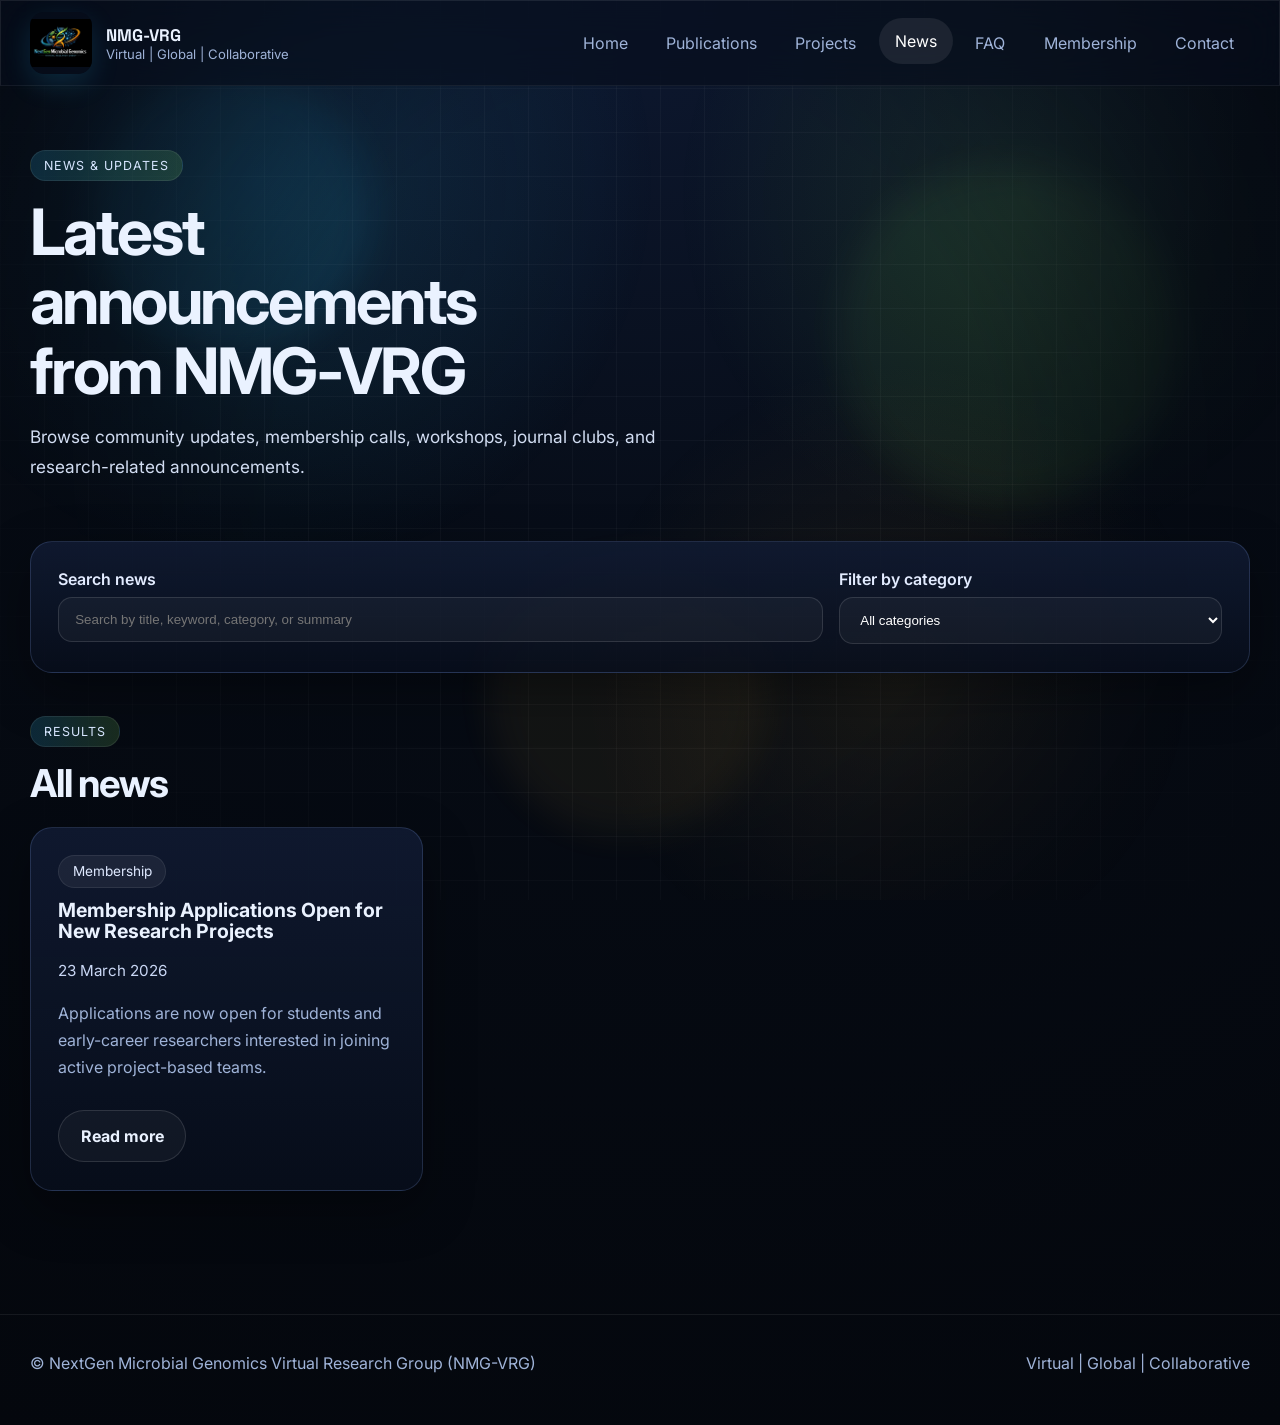
==== news.html @ 7bcc5800 "File uploads v1" ====
<!DOCTYPE html>
<html lang="en">
<head>
  <meta charset="UTF-8" />
  <meta name="viewport" content="width=device-width, initial-scale=1.0" />
  <title>News | NMG-VRG</title>
  <meta name="description" content="Latest news, announcements, workshops, and updates from NMG-VRG." />
  <link rel="preconnect" href="https://fonts.googleapis.com">
  <link rel="preconnect" href="https://fonts.gstatic.com" crossorigin>
  <link href="https://fonts.googleapis.com/css2?family=Inter:wght@400;500;600;700;800&family=Space+Grotesk:wght@500;700&display=swap" rel="stylesheet">
  <link rel="stylesheet" href="styles.css" />
  <link rel="icon" type="image/png" href="logo.png">
</head>
<body>
  <div class="site-bg">
    <div class="grid-glow"></div>
    <div class="orb orb-1"></div>
    <div class="orb orb-2"></div>
    <div class="orb orb-3"></div>
  </div>

  <header class="header glass">
    <div class="container nav-wrap">
      <a href="index.html" class="brand">
        <img src="logo.png" alt="NMG-VRG logo" class="brand-logo" />
        <div>
          <div class="brand-title">NMG-VRG</div>
          <div class="brand-subtitle">Virtual | Global | Collaborative</div>
        </div>
      </a>
      <button class="menu-toggle" id="menuToggle" aria-label="Open navigation">☰</button>
      <nav class="nav" id="navMenu">
        <a href="index.html">Home</a>
        <a href="publications.html">Publications</a>
        <a href="projects.html">Projects</a>
        <a href="news.html" class="active">News</a>
        <a href="faq.html">FAQ</a>
        <a href="index.html#membership">Membership</a>
        <a href="index.html#contact">Contact</a>
      </nav>
    </div>
  </header>

  <main class="page-main">
    <section class="page-hero container reveal">
      <span class="eyebrow">News & Updates</span>
      <h1>Latest announcements from NMG-VRG</h1>
      <p class="lead">
        Browse community updates, membership calls, workshops, journal clubs, and research-related announcements.
      </p>
    </section>

    <section class="section container reveal">
      <div class="news-search-bar card premium-card">
        <div class="form-grid news-search-grid">
          <div>
            <label for="newsSearch">Search news</label>
            <input
              id="newsSearch"
              type="text"
              placeholder="Search by title, keyword, category, or summary"
            />
          </div>
          <div>
            <label for="newsCategory">Filter by category</label>
            <select id="newsCategory">
              <option value="all">All categories</option>
            </select>
          </div>
        </div>
      </div>
    </section>

    <section class="section container reveal">
      <div class="section-heading left">
        <span class="eyebrow">Results</span>
        <h2 id="resultsTitle">All news</h2>
      </div>

      <div id="newsResults" class="grid card-grid three"></div>
      <p id="newsEmpty" class="small-note" style="display:none;">No news items matched your search.</p>
    </section>
  </main>

  <footer class="footer">
    <div class="container footer-inner">
      <p>© NextGen Microbial Genomics Virtual Research Group (NMG-VRG)</p>
      <p>Virtual | Global | Collaborative</p>
    </div>
  </footer>

  <script src="news-data.js"></script>
  <script src="script.js"></script>
  <script>
    const newsResults = document.getElementById("newsResults");
    const newsSearch = document.getElementById("newsSearch");
    const newsCategory = document.getElementById("newsCategory");
    const newsEmpty = document.getElementById("newsEmpty");
    const resultsTitle = document.getElementById("resultsTitle");

    const items = Array.isArray(window.newsItems) ? window.newsItems : [];

    function formatDate(dateString) {
      const date = new Date(dateString);
      return date.toLocaleDateString("en-GB", {
        year: "numeric",
        month: "long",
        day: "numeric"
      });
    }

    function populateCategories() {
      const categories = [...new Set(items.map(item => item.category).filter(Boolean))];
      categories.sort().forEach(category => {
        const option = document.createElement("option");
        option.value = category;
        option.textContent = category;
        newsCategory.appendChild(option);
      });
    }

    function matchesSearch(item, query) {
      const haystack = [
        item.title,
        item.category,
        item.summary,
        ...(item.keywords || [])
      ].join(" ").toLowerCase();

      return haystack.includes(query.toLowerCase());
    }

    function renderNews() {
      const query = newsSearch.value.trim().toLowerCase();
      const category = newsCategory.value;

      let filtered = items.filter(item => {
        const passesQuery = query ? matchesSearch(item, query) : true;
        const passesCategory = category === "all" ? true : item.category === category;
        return passesQuery && passesCategory;
      });

      filtered.sort((a, b) => new Date(b.date) - new Date(a.date));

      newsResults.innerHTML = "";

      if (!filtered.length) {
        newsEmpty.style.display = "block";
        resultsTitle.textContent = "No matching news";
        return;
      }

      newsEmpty.style.display = "none";
      resultsTitle.textContent = query || category !== "all" ? "Filtered news" : "All news";

      filtered.forEach(item => {
        const article = document.createElement("article");
        article.className = "card premium-card hover-lift strong-hover news-card";
        article.innerHTML = `
          <span class="card-tag">${item.category || "News"}</span>
          <h3>${item.title}</h3>
          <p class="news-date">${formatDate(item.date)}</p>
          <p>${item.summary}</p>
          <a href="${item.url}" class="btn btn-secondary news-read-btn">Read more</a>
        `;
        newsResults.appendChild(article);
      });
    }

    populateCategories();
    renderNews();

    newsSearch.addEventListener("input", renderNews);
    newsCategory.addEventListener("change", renderNews);
  </script>
</body>
</html>
---- styles.css ----
:root {
  --bg: #060b14;
  --bg-2: #09111f;
  --panel: rgba(10, 18, 34, 0.72);
  --panel-strong: rgba(9, 18, 36, 0.9);
  --line: rgba(146, 176, 255, 0.18);
  --text: #eaf2ff;
  --muted: #9fb3d8;
  --primary: #31c8ff;
  --secondary: #8df66b;
  --gold: #ffbe3d;
  --shadow: 0 18px 50px rgba(0, 0, 0, 0.35);
  --radius: 22px;
  --radius-sm: 16px;
  --max: 1220px;
}

* { box-sizing: border-box; }
html { scroll-behavior: smooth; }
body {
  margin: 0;
  font-family: 'Inter', sans-serif;
  color: var(--text);
  background: radial-gradient(circle at top, #0d1830 0%, var(--bg) 40%, #04070d 100%);
  overflow-x: hidden;
}

a { color: inherit; text-decoration: none; }
img { max-width: 100%; display: block; }

.site-bg {
  position: fixed;
  inset: 0;
  overflow: hidden;
  z-index: -2;
  background:
    linear-gradient(rgba(255,255,255,0.03) 1px, transparent 1px),
    linear-gradient(90deg, rgba(255,255,255,0.03) 1px, transparent 1px);
  background-size: 44px 44px;
  mask-image: radial-gradient(circle at center, black 45%, transparent 100%);
}

.grid-glow {
  position: absolute;
  inset: 0;
  background:
    radial-gradient(circle at 20% 20%, rgba(49, 200, 255, 0.14), transparent 32%),
    radial-gradient(circle at 80% 22%, rgba(141, 246, 107, 0.1), transparent 28%),
    radial-gradient(circle at 70% 75%, rgba(255, 190, 61, 0.08), transparent 28%);
}

.orb {
  position: absolute;
  border-radius: 50%;
  filter: blur(18px);
  opacity: 0.48;
  animation: drift 14s ease-in-out infinite;
}
.orb-1 { width: 280px; height: 280px; top: 8%; left: 7%; background: rgba(49, 200, 255, 0.18); }
.orb-2 { width: 340px; height: 340px; right: 8%; top: 18%; background: rgba(141, 246, 107, 0.12); animation-delay: -4s; }
.orb-3 { width: 280px; height: 280px; bottom: 7%; left: 38%; background: rgba(255, 190, 61, 0.12); animation-delay: -7s; }

.dna-scene {
  position: absolute;
  right: 6%;
  top: 10%;
  width: 360px;
  height: 560px;
  opacity: 0.82;
  perspective: 800px;
  transform-style: preserve-3d;
  animation: spinScene 18s linear infinite;
}

.helix {
  position: absolute;
  inset: 0;
}

.helix span {
  position: absolute;
  left: 50%;
  width: 14px;
  height: 14px;
  margin-left: -7px;
  border-radius: 50%;
  box-shadow: 0 0 18px currentColor;
}

.helix-left span,
.helix-right span {
  color: var(--primary);
}

.helix-left span:nth-child(1), .helix-right span:nth-child(1) { top: 5%; }
.helix-left span:nth-child(2), .helix-right span:nth-child(2) { top: 17%; }
.helix-left span:nth-child(3), .helix-right span:nth-child(3) { top: 29%; }
.helix-left span:nth-child(4), .helix-right span:nth-child(4) { top: 41%; }
.helix-left span:nth-child(5), .helix-right span:nth-child(5) { top: 53%; }
.helix-left span:nth-child(6), .helix-right span:nth-child(6) { top: 65%; }
.helix-left span:nth-child(7), .helix-right span:nth-child(7) { top: 77%; }
.helix-left span:nth-child(8), .helix-right span:nth-child(8) { top: 89%; }

.helix-left span:nth-child(odd) { transform: translateX(-80px); }
.helix-left span:nth-child(even) { transform: translateX(80px); }
.helix-right span:nth-child(odd) { transform: translateX(80px); color: var(--secondary); }
.helix-right span:nth-child(even) { transform: translateX(-80px); color: var(--gold); }

.helix-bars {
  position: absolute;
  inset: 6% 30% 6% 30%;
  background:
    repeating-linear-gradient(
      to bottom,
      rgba(255,255,255,0.75) 0 4px,
      transparent 4px 44px
    );
  filter: drop-shadow(0 0 12px rgba(255,255,255,0.22));
  opacity: 0.38;
  transform: rotateY(16deg);
}

.container {
  width: min(var(--max), calc(100% - 2rem));
  margin: 0 auto;
}

.glass {
  background: rgba(7, 14, 28, 0.62);
  backdrop-filter: blur(18px);
  border: 1px solid rgba(255, 255, 255, 0.08);
}

.header {
  position: sticky;
  top: 0;
  z-index: 50;
  border-bottom: 1px solid rgba(255,255,255,0.06);
}

.nav-wrap {
  min-height: 84px;
  display: flex;
  align-items: center;
  justify-content: space-between;
  gap: 1rem;
}

.brand {
  display: flex;
  align-items: center;
  gap: 0.9rem;
}

.brand-logo {
  width: 62px;
  height: 62px;
  object-fit: contain;
  border-radius: 14px;
  box-shadow: 0 10px 28px rgba(49, 200, 255, 0.15);
}

.brand-title {
  font-family: 'Space Grotesk', sans-serif;
  font-weight: 700;
  font-size: 1.05rem;
}
.brand-subtitle {
  font-size: 0.82rem;
  color: var(--muted);
}

.nav {
  display: flex;
  align-items: center;
  gap: 0.4rem;
}

.nav a {
  padding: 0.8rem 1rem;
  border-radius: 999px;
  color: var(--muted);
  transition: 0.3s ease;
}
.nav a:hover,
.nav a.active {
  color: white;
  background: rgba(255,255,255,0.08);
  transform: translateY(-2px);
}

.menu-toggle {
  display: none;
  background: transparent;
  color: white;
  border: 1px solid rgba(255,255,255,0.15);
  border-radius: 12px;
  padding: 0.6rem 0.8rem;
  font-size: 1.1rem;
}

.hero {
  min-height: calc(100vh - 84px);
  display: grid;
  grid-template-columns: 1.1fr 0.9fr;
  align-items: center;
  gap: 2rem;
  padding: 3.2rem 0 4rem;
}

.eyebrow {
  display: inline-block;
  padding: 0.45rem 0.8rem;
  border-radius: 999px;
  letter-spacing: 0.08em;
  text-transform: uppercase;
  font-size: 0.78rem;
  color: #d7e6ff;
  background: linear-gradient(90deg, rgba(49,200,255,0.16), rgba(141,246,107,0.14));
  border: 1px solid rgba(255,255,255,0.08);
  margin-bottom: 1rem;
}

h1, h2, h3 {
  margin: 0 0 0.8rem;
  line-height: 1.08;
}

h1 {
  font-size: clamp(2.6rem, 5vw, 5rem);
  letter-spacing: -0.04em;
  max-width: 12ch;
}

h2 {
  font-size: clamp(2rem, 3vw, 3rem);
  letter-spacing: -0.03em;
}

h3 {
  font-size: 1.22rem;
}

.lead {
  font-size: 1.08rem;
  line-height: 1.75;
  color: #d2ddf2;
  max-width: 64ch;
}

.hero-actions {
  display: flex;
  flex-wrap: wrap;
  gap: 0.9rem;
  margin: 1.6rem 0 2rem;
}

.btn {
  display: inline-flex;
  align-items: center;
  justify-content: center;
  padding: 0.95rem 1.35rem;
  border-radius: 999px;
  font-weight: 700;
  transition: transform 0.3s ease, box-shadow 0.3s ease, background 0.3s ease;
}

.btn:hover {
  transform: translateY(-4px) scale(1.02);
}

.btn-primary {
  background: linear-gradient(90deg, var(--primary), #5f8cff 70%, var(--secondary));
  color: #06101f;
  box-shadow: 0 16px 34px rgba(49, 200, 255, 0.24);
}

.btn-secondary {
  border: 1px solid rgba(255,255,255,0.12);
  background: rgba(255,255,255,0.04);
}

.hero-stats,
.card-grid,
.grid {
  display: grid;
  gap: 1.25rem;
}
.hero-stats { grid-template-columns: repeat(3, minmax(0, 1fr)); }
.card-grid.four { grid-template-columns: repeat(4, minmax(0, 1fr)); }
.card-grid.three { grid-template-columns: repeat(3, minmax(0, 1fr)); }
.card-grid.two, .two-col, .contact-grid, .membership-grid, .mission-grid { grid-template-columns: repeat(2, minmax(0, 1fr)); }

.hero-panel,
.card {
  position: relative;
  overflow: hidden;
  border-radius: var(--radius);
  background: linear-gradient(180deg, rgba(16, 26, 49, 0.92), rgba(8, 14, 28, 0.84));
  border: 1px solid var(--line);
  box-shadow: var(--shadow);
}

.hero-panel::before,
.card::before {
  content: "";
  position: absolute;
  inset: 0;
  background: linear-gradient(120deg, transparent 0%, rgba(255,255,255,0.09) 50%, transparent 100%);
  transform: translateX(-120%);
  transition: transform 0.9s ease;
}
.hero-panel:hover::before,
.card:hover::before { transform: translateX(120%); }

.premium-panel {
  min-height: 540px;
  display: flex;
  flex-direction: column;
  justify-content: center;
  align-items: center;
  padding: 2rem;
}

.hero-logo {
  width: min(460px, 90%);
  filter: drop-shadow(0 18px 38px rgba(0, 0, 0, 0.36));
  animation: float 7s ease-in-out infinite;
}

.floating-badges {
  display: flex;
  flex-wrap: wrap;
  gap: 0.7rem;
  justify-content: center;
  margin-top: 1.2rem;
}
.floating-badges span,
.time-pill,
.card-tag {
  display: inline-flex;
  align-items: center;
  gap: 0.3rem;
  padding: 0.45rem 0.85rem;
  border-radius: 999px;
  background: rgba(255,255,255,0.06);
  border: 1px solid rgba(255,255,255,0.08);
  color: #dfe9ff;
  font-size: 0.85rem;
}

.card {
  padding: 1.45rem;
}
.premium-card { padding: 1.7rem; }
.stat-card strong { display: block; font-size: 1.4rem; margin-bottom: 0.35rem; }
.stat-card span, p, li { color: var(--muted); line-height: 1.7; }

.glow-card {
  background: linear-gradient(180deg, rgba(17, 30, 57, 0.92), rgba(10, 18, 34, 0.85));
}

.hover-lift {
  transition: transform 0.35s ease, box-shadow 0.35s ease, border-color 0.35s ease;
}
.hover-lift:hover {
  transform: translateY(-10px);
  box-shadow: 0 24px 55px rgba(0, 0, 0, 0.42);
  border-color: rgba(94, 182, 255, 0.36);
}

.strong-hover:hover {
  transform: translateY(-12px) scale(1.02);
}

.section {
  padding: 2rem 0 0.7rem;
}

.section-heading {
  text-align: center;
  margin-bottom: 1.4rem;
}
.section-heading.left { text-align: left; }

.mini-card,
.icon-card,
.focus-card,
.timeline-card,
.theme-card,
.policy-card,
.contact-card { min-height: 100%; }
.icon {
  width: 52px;
  height: 52px;
  display: grid;
  place-items: center;
  border-radius: 14px;
  margin-bottom: 0.9rem;
  background: linear-gradient(135deg, rgba(49,200,255,0.14), rgba(141,246,107,0.14));
  font-size: 1.4rem;
}

.border-accent { border-color: rgba(49, 200, 255, 0.34); }
.border-accent-alt { border-color: rgba(255, 190, 61, 0.28); }

.clean-list {
  list-style: none;
  padding: 0;
  margin: 0;
}
.clean-list li {
  position: relative;
  padding-left: 1.15rem;
  margin-bottom: 0.65rem;
}
.clean-list li::before {
  content: "•";
  position: absolute;
  left: 0;
  color: var(--secondary);
}

.membership-copy,
.contact-form,
.contact-card,
.theme-card { backdrop-filter: blur(10px); }

.form-grid {
  display: grid;
  grid-template-columns: repeat(2, minmax(0, 1fr));
  gap: 1rem;
}

label {
  display: block;
  margin-bottom: 0.45rem;
  font-weight: 600;
  color: #e3ecff;
}

input,
textarea {
  width: 100%;
  border: 1px solid rgba(255,255,255,0.12);
  background: rgba(255,255,255,0.04);
  color: white;
  border-radius: 14px;
  padding: 0.9rem 1rem;
  outline: none;
  transition: border-color 0.25s ease, box-shadow 0.25s ease, transform 0.25s ease;
}
input:focus,
textarea:focus {
  border-color: rgba(49, 200, 255, 0.7);
  box-shadow: 0 0 0 4px rgba(49, 200, 255, 0.12);
  transform: translateY(-1px);
}

.email-row {
  display: flex;
  align-items: center;
  gap: 1rem;
}
.email-icon {
  width: 54px;
  height: 54px;
  display: grid;
  place-items: center;
  border-radius: 16px;
  background: linear-gradient(135deg, rgba(49,200,255,0.18), rgba(95,140,255,0.16));
  font-size: 1.35rem;
}
.email-link {
  color: #fff;
  font-weight: 700;
}
.muted-label, .small-note { color: var(--muted); }
.small-note { font-size: 0.95rem; }

.page-main { padding: 2rem 0 4rem; }
.page-hero { padding: 2rem 0 0.6rem; }
.theme-head {
  display: flex;
  gap: 1rem;
  justify-content: space-between;
  align-items: flex-start;
  flex-wrap: wrap;
}
.theme-stack {
  display: grid;
  gap: 1.2rem;
}

.footer {
  border-top: 1px solid rgba(255,255,255,0.07);
  margin-top: 3rem;
  padding: 1.2rem 0 2rem;
}
.footer-inner {
  display: flex;
  justify-content: space-between;
  gap: 1rem;
  flex-wrap: wrap;
}

.reveal {
  opacity: 0;
  transform: translateY(24px);
  transition: opacity 0.8s ease, transform 0.8s ease;
}
.reveal.visible {
  opacity: 1;
  transform: translateY(0);
}
.delay-1 { transition-delay: 0.15s; }

@keyframes float {
  0%, 100% { transform: translateY(0px); }
  50% { transform: translateY(-12px); }
}

@keyframes drift {
  0%, 100% { transform: translate(0, 0); }
  50% { transform: translate(18px, -20px); }
}

@keyframes spinScene {
  from { transform: rotateY(0deg) rotateZ(0deg); }
  to { transform: rotateY(360deg) rotateZ(360deg); }
}

@media (max-width: 1040px) {
  .hero,
  .card-grid.four,
  .card-grid.three,
  .card-grid.two,
  .two-col,
  .contact-grid,
  .membership-grid,
  .mission-grid {
    grid-template-columns: 1fr;
  }
  .hero-stats { grid-template-columns: 1fr; }
  .dna-scene { width: 260px; height: 420px; right: -4%; opacity: 0.45; }
}

@media (max-width: 760px) {
  .menu-toggle { display: inline-flex; }
  .nav {
    position: absolute;
    top: calc(100% + 0.6rem);
    right: 1rem;
    left: 1rem;
    display: none;
    flex-direction: column;
    align-items: stretch;
    padding: 0.8rem;
    border-radius: 18px;
    background: rgba(6, 12, 24, 0.95);
    border: 1px solid rgba(255,255,255,0.08);
  }
  .nav.open { display: flex; }
  .nav a { text-align: center; }
  .hero { padding-top: 2rem; }
  h1 { max-width: 100%; }
  .form-grid { grid-template-columns: 1fr; }
  .brand-logo { width: 54px; height: 54px; }
  .premium-panel { min-height: 380px; }
}
.stacked-cards {
  display: grid;
  grid-template-rows: auto auto;
  gap: 1.2rem;
}

.stacked-cards .card {
  width: 100%;
}
.news-search-grid {
  grid-template-columns: 2fr 1fr;
}

.news-card h3 {
  margin-top: 0.8rem;
}

.news-date {
  font-size: 0.95rem;
  color: #c9d7f4;
  margin-bottom: 0.8rem;
}

.news-read-btn {
  margin-top: 0.8rem;
}

select {
  width: 100%;
  border: 1px solid rgba(255,255,255,0.12);
  background: rgba(255,255,255,0.04);
  color: white;
  border-radius: 14px;
  padding: 0.9rem 1rem;
  outline: none;
  transition: border-color 0.25s ease, box-shadow 0.25s ease, transform 0.25s ease;
}

select:focus {
  border-color: rgba(49, 200, 255, 0.7);
  box-shadow: 0 0 0 4px rgba(49, 200, 255, 0.12);
  transform: translateY(-1px);
}

@media (max-width: 760px) {
  .news-search-grid {
    grid-template-columns: 1fr;
  }
}
.nav-back {
  font-weight: 600;
  color: var(--primary);
}

.nav-back:hover {
  background: rgba(49,200,255,0.12);
  color: white;
}

.form-popup {
  margin-top: 1rem;
  padding: 0.95rem 1rem;
  border-radius: 14px;
  font-weight: 600;
  text-align: center;
  opacity: 0;
  transform: translateY(10px) scale(0.98);
  pointer-events: none;
  transition: opacity 0.35s ease, transform 0.35s ease;
  border: 1px solid transparent;
  box-shadow: 0 12px 30px rgba(0, 0, 0, 0.22);
}

.form-popup.show {
  opacity: 1;
  transform: translateY(0) scale(1);
}

.form-popup.success {
  background: linear-gradient(135deg, rgba(141, 246, 107, 0.18), rgba(49, 200, 255, 0.16));
  color: #eaffea;
  border-color: rgba(141, 246, 107, 0.35);
}

.form-popup.error {
  background: linear-gradient(135deg, rgba(255, 99, 132, 0.18), rgba(255, 190, 61, 0.14));
  color: #fff2f2;
  border-color: rgba(255, 99, 132, 0.35);
}

button:disabled {
  opacity: 0.75;
  cursor: not-allowed;
}
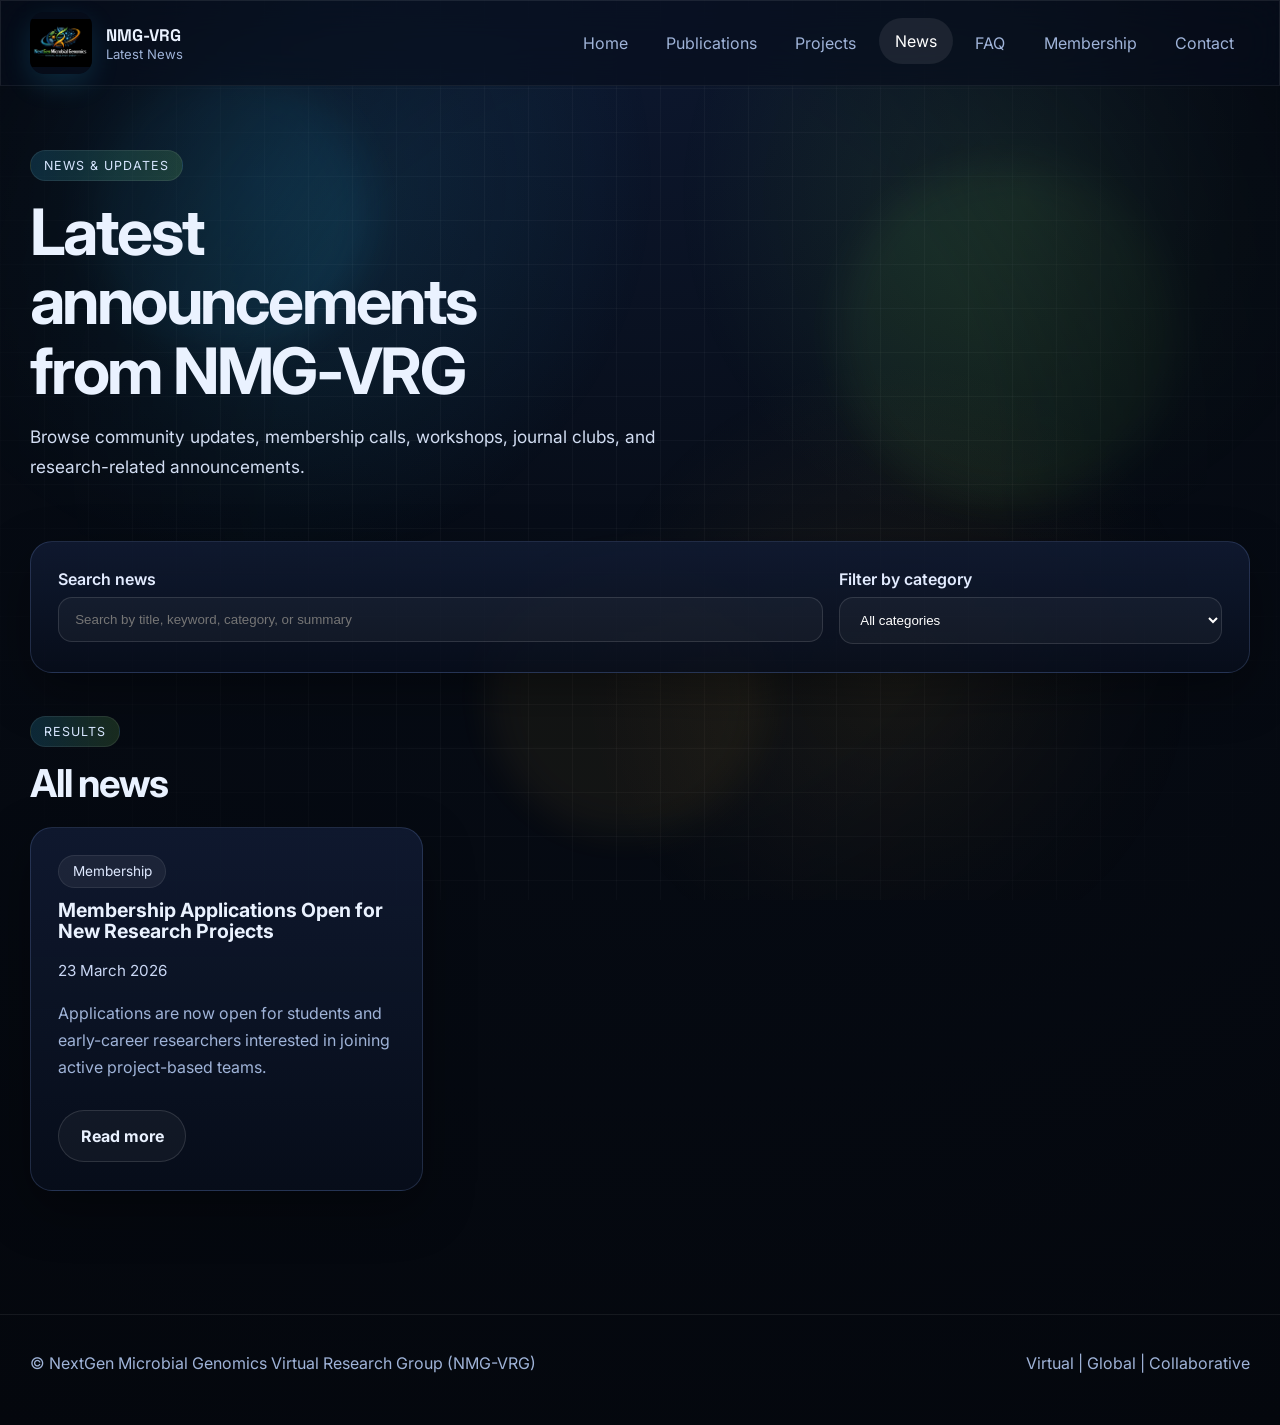
==== commit 15a5a780: "Update news.html" ====
--- a/news.html
+++ b/news.html
@@ -25,7 +25,7 @@
         <img src="logo.png" alt="NMG-VRG logo" class="brand-logo" />
         <div>
           <div class="brand-title">NMG-VRG</div>
-          <div class="brand-subtitle">Virtual | Global | Collaborative</div>
+          <div class="brand-subtitle">Latest News</div>
         </div>
       </a>
       <button class="menu-toggle" id="menuToggle" aria-label="Open navigation">☰</button>
@@ -174,4 +174,4 @@
     newsCategory.addEventListener("change", renderNews);
   </script>
 </body>
-</html>+</html>
